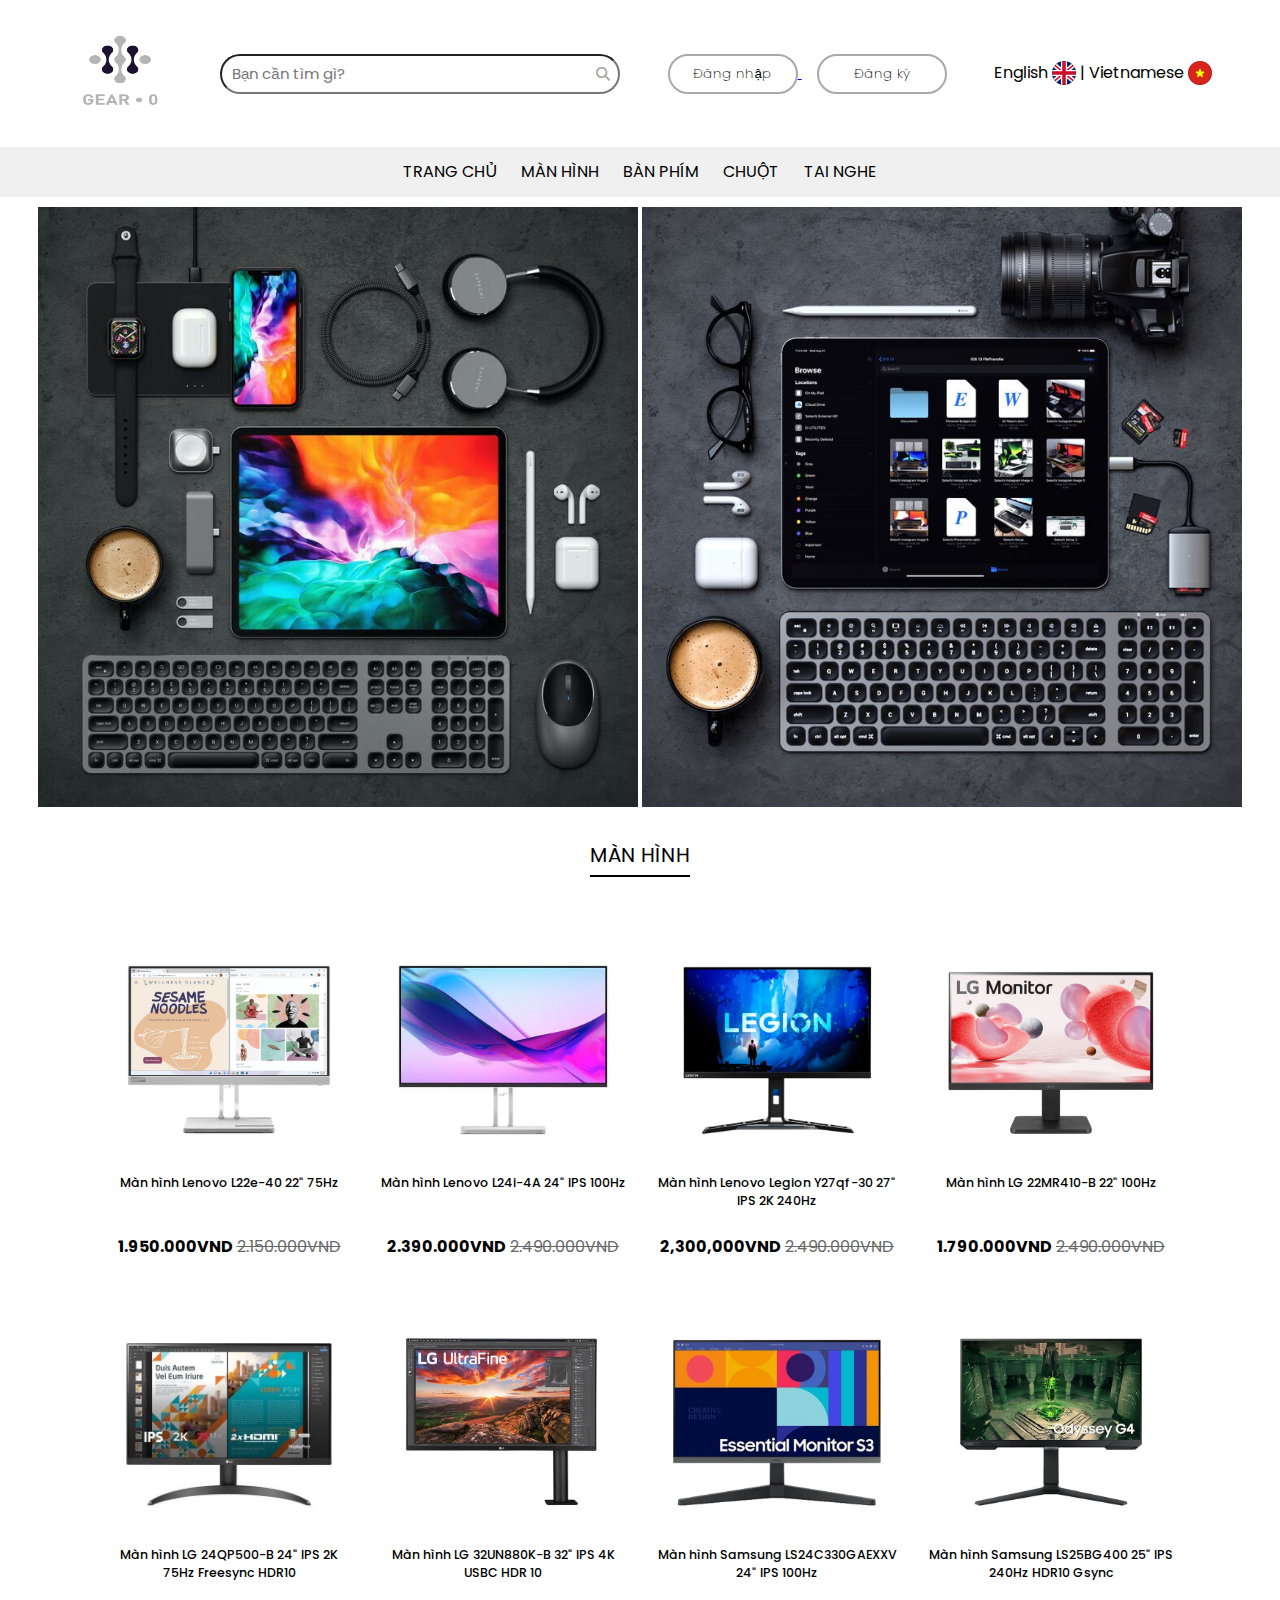
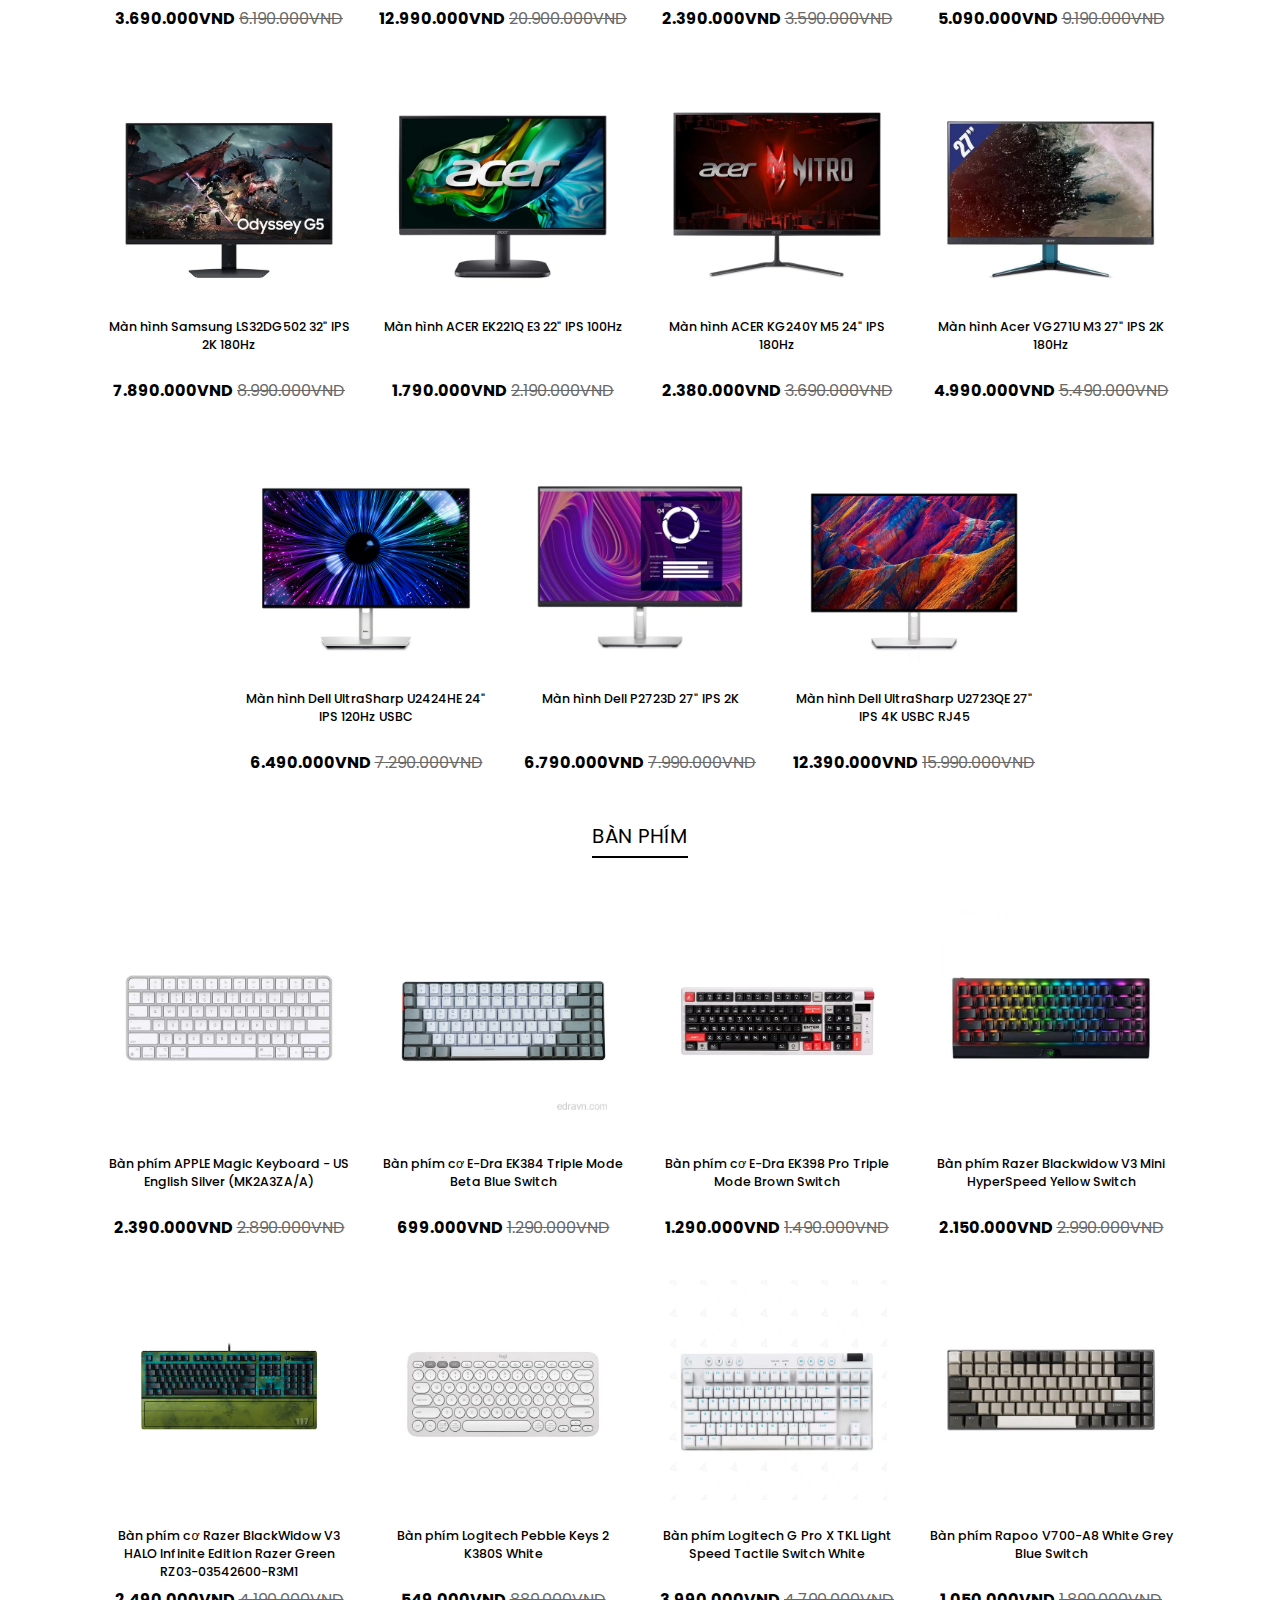
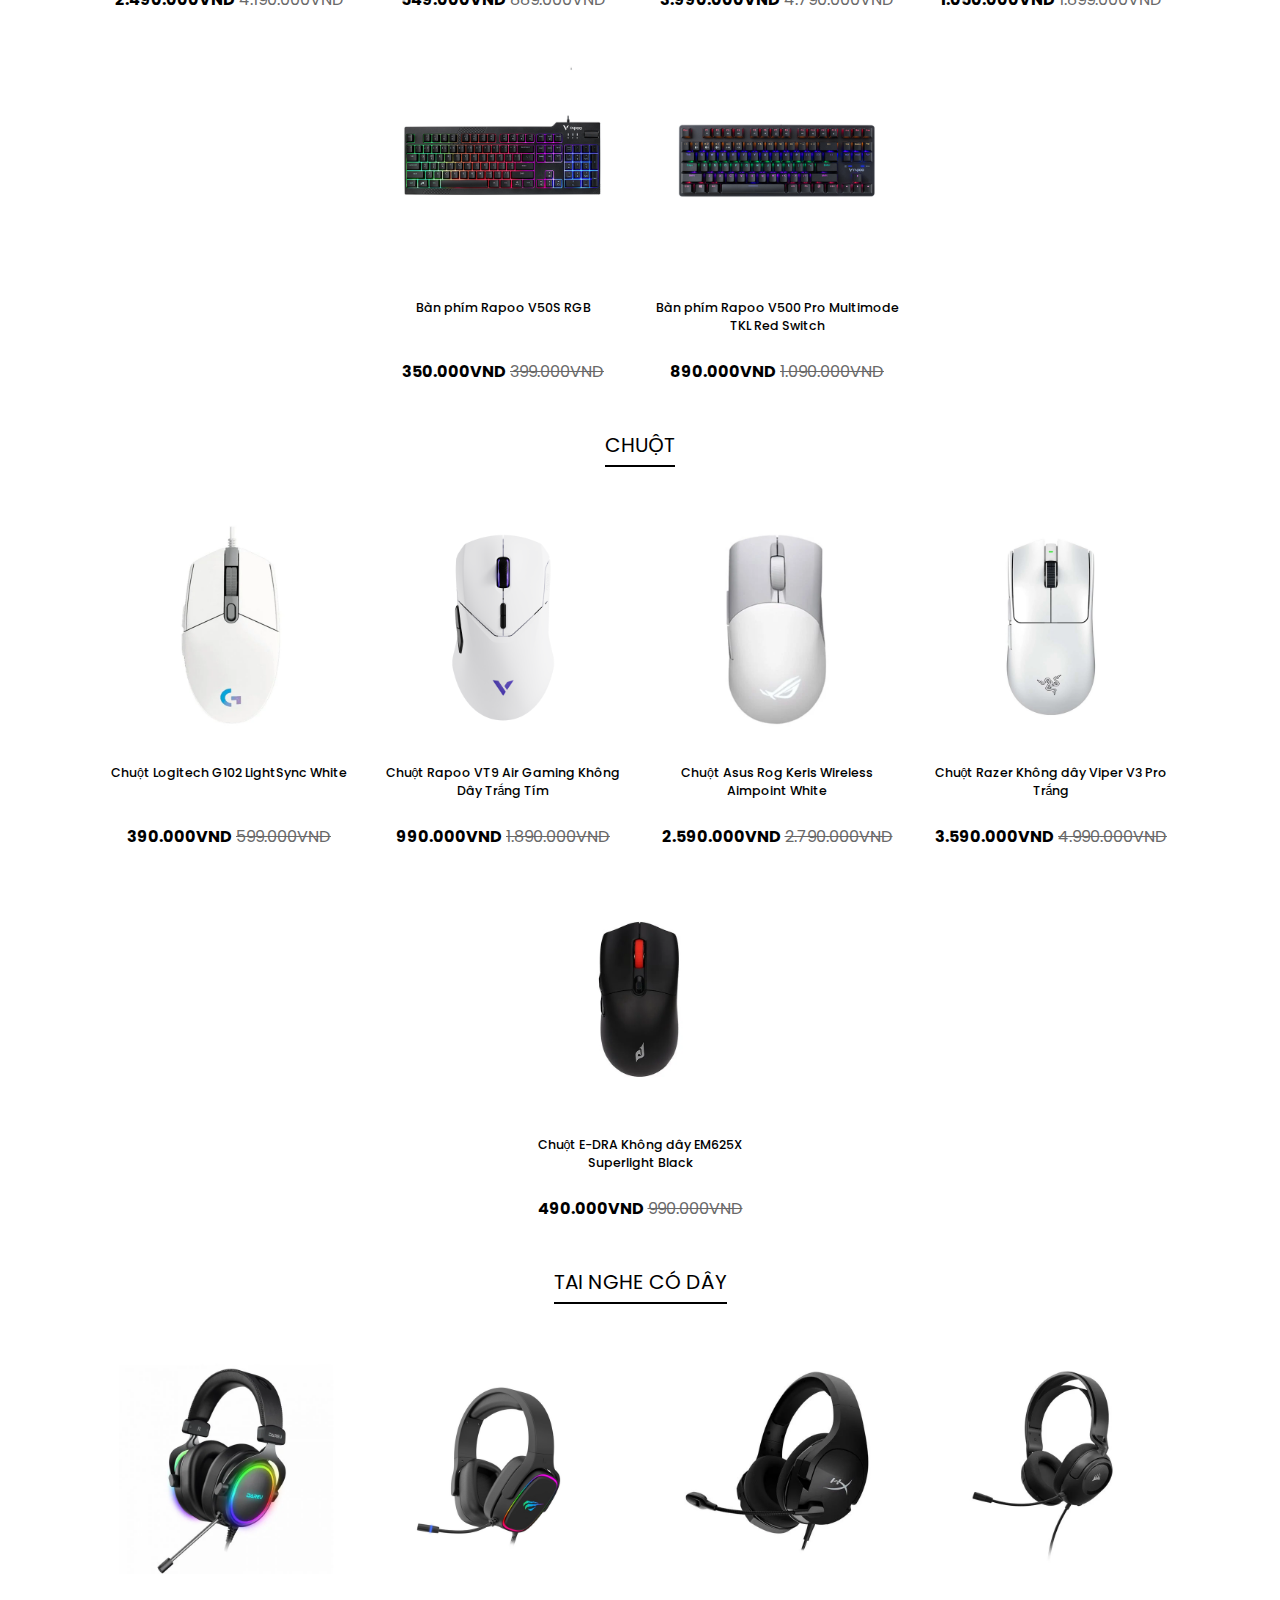
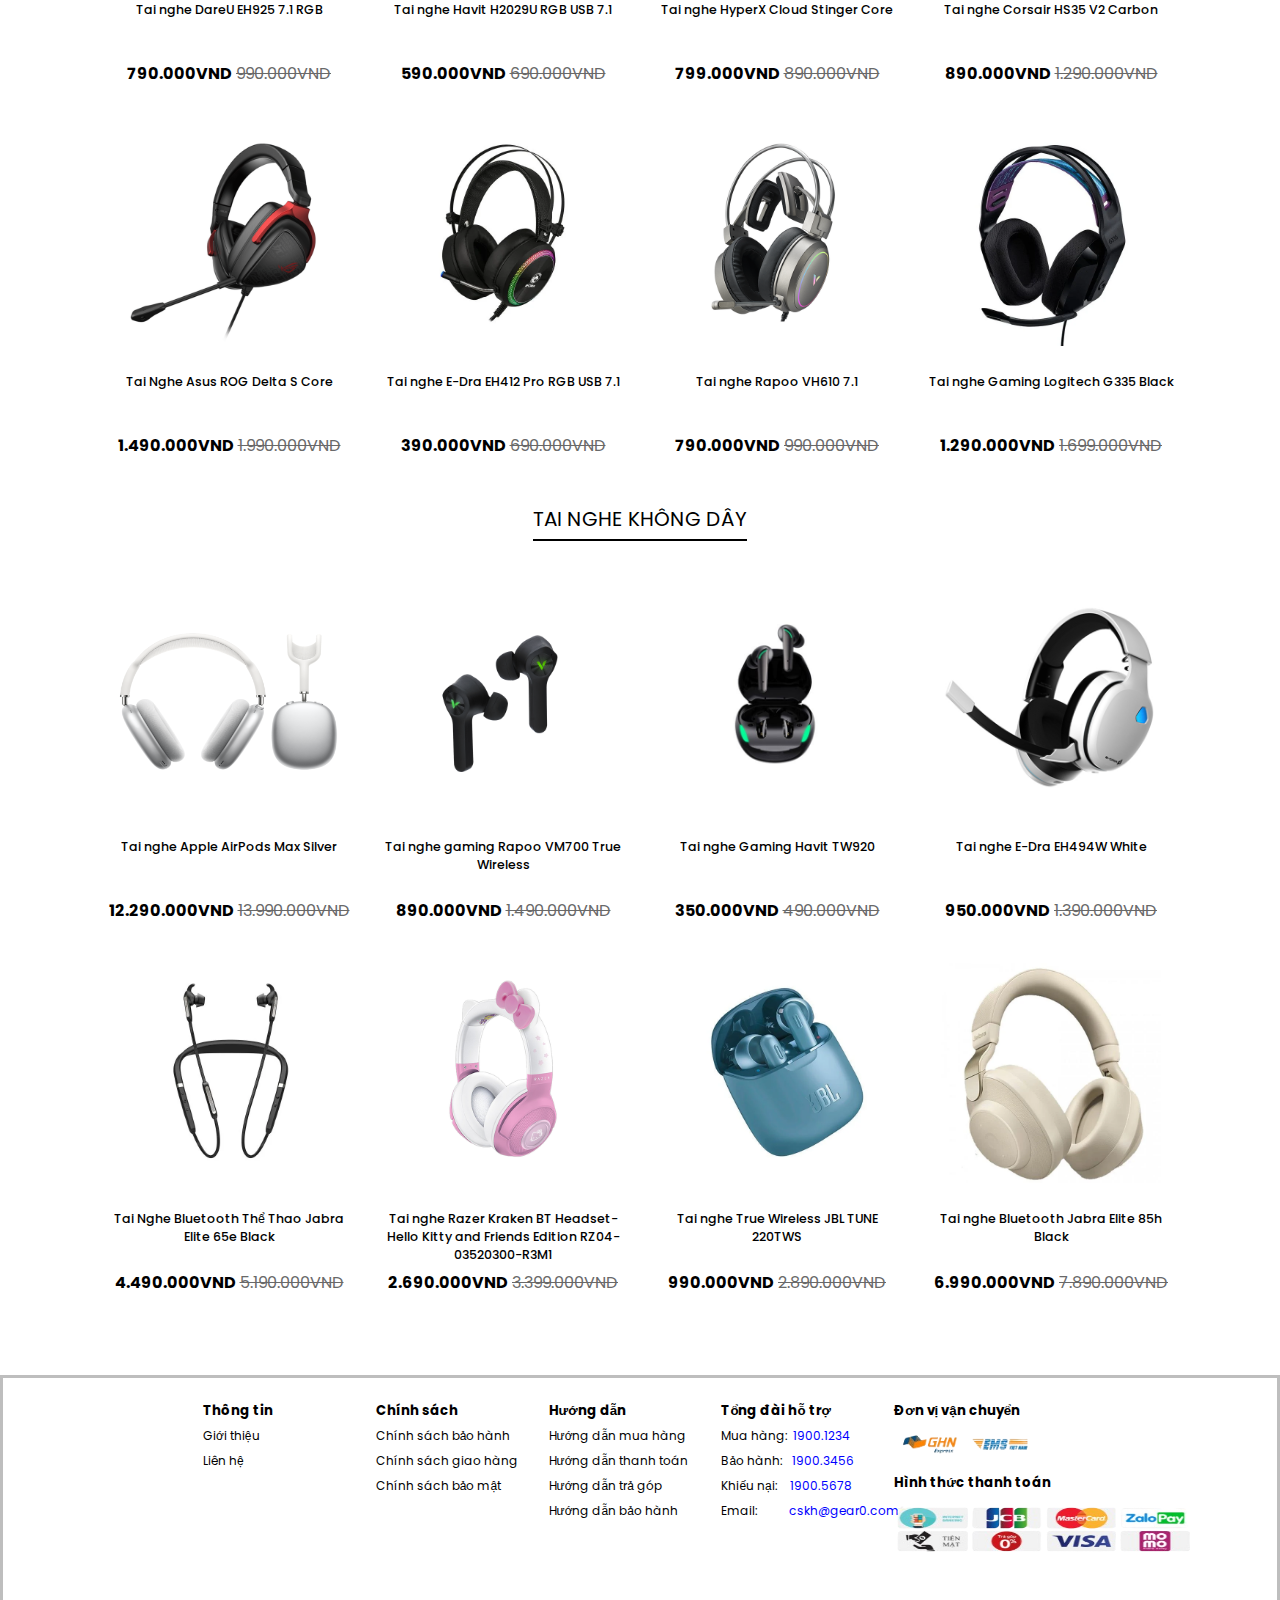
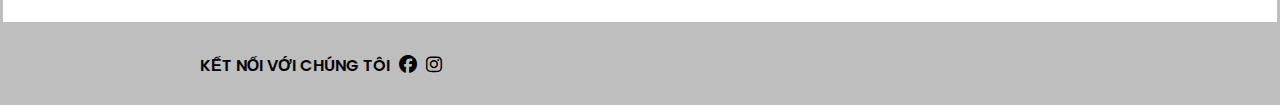
==== index.html @ 0fbec500 "first commit" ====
<!DOCTYPE html>
<html lang="en">
<head>
    <meta charset="UTF-8" />
    <meta name="viewport" content="width=device-width, initial-scale=1.0" />
    <title>Gear0 - Chuyên phụ kiện điện tử</title>
    <link rel="stylesheet" href="./assets/css/footer.css" />
    <link rel="stylesheet" href="./assets/css/header.css">
    <link rel="stylesheet" href="./assets/css/nav.css">
    <link rel="stylesheet" href="./assets/css/article.css">
    <link rel="stylesheet" href="https://cdnjs.cloudflare.com/ajax/libs/font-awesome/6.7.2/css/all.min.css">
    <link rel="icon" href="/assets/img/logo.png">
</head>
<body>
    <div class="container">
    <header>
        <a href="#">
            <img src="assets/img/logo.png" width="130px" height="100px" alt="" />
        </a>
        <div class="input-box">
            <i class="fa-solid fa-magnifying-glass"></i>
            <input
                type="text"
                class="input-field"
                placeholder="Bạn cần tìm gì?"
            /> 
        </div>
        <div class="header-button">
        <a href="/login2.html">
            <button class="btn" id="loginBtn"><span></span>Đăng nhập</button>
        </a>
        <a href="/register.html">
            <button class="btn" id="registerBtn">
            <span></span>Đăng ký
            </button>
        </a>
        </div>
        <div class="top-right">
        <div class="lang">
            <a href="#">English</a> <img src="assets/img/united-kingdom.png" alt="" />
            |
            <a href="#">Vietnamese</a> <img src="assets/img/vietnam.png" alt="" />
        </div>
        </div>
    </header>

    <nav>
        <div class="menu">
        <ul>
            <li><a href="#">TRANG CHỦ</a></li>
            <li>
                <a href="#">MÀN HÌNH</a>
                <div class="sub-menu">
                    <ul>
                    <li><a href="#">Màn hình Lenovo</a></li>
                    <li><a href="#">Màn hình LG</a></li>
                    <li><a href="#">Màn hình Samsung</a></li>
                    <li><a href="#">Màn hình Acer</a></li>
                    <li><a href="#">Màn hình E-Dra</a></li>
                    <li><a href="#">Màn hình Dell</a></li>
                    </ul>
                </div>
            </li>
            <li>
            <a href="#">BÀN PHÍM</a>
            </li>
            <li><a href="#">CHUỘT</a></li>
            <li>
                <a href="#">TAI NGHE</a>
                <div class="sub-menu">
                    <ul>
                    <li><a href="#">Tai nghe có dây</a></li>
                    <li><a href="#">Tai nghe Bluetooth</a></li>
                    </ul>
                </div>
            </li>
        </ul>
        </div>
    </nav>
    
    <article>
        <div class="image-article">
            <a href="#">
                <img src="assets/img/workspace2.jpg" width="600px" alt="" />
            </a>
            <a href="#">
                <img src="assets/img/workspace1.jpg" width="600px" height="600px" alt=""/>
            </a>
        </div>
        <div class="menu-article">
            <ul>
                <li>
                    <a href="#">MÀN HÌNH</a>
                </li>
            </ul>
        </div>
        <div class="colunm">
            <div class="product">
                <a href="#">
                    <img src="assets/img/Màn hình/lenovo_l22e_40.webp" alt="" />
                </a>
                <div class="name">
                <a href="#">Màn hình Lenovo L22e-40 22" 75Hz</a>
                </div>
                <div class="price">
                    <strong>1.950.000VND</strong>
                    <del>2.150.000VND</del>
                </div>
            </div>

            <div class="product">
                <a href="#">
                    <img src="assets/img/Màn hình/lenovo_l24i_4a.webp" alt=""/>
                </a>
                <div class="name">
                <a href="#">Màn hình Lenovo L24i-4A 24" IPS 100Hz</a>
                </div>
                    <div class="price">
                    <strong>2.390.000VND</strong>
                    <del>2.490.000VND</del>
                </div>
            </div>

            <div class="product">
                <a href="#">
                    <img src="assets/img/Màn hình/lenovo_y27qf_30.webp" alt=""/>
                </a>
                <div class="name">
                    <a href="#">Màn hình Lenovo Legion Y27qf-30 27" IPS 2K 240Hz</a>
                </div>
                <div class="price">
                    <strong>2,300,000VND</strong>
                    <del>2.490.000VND</del>
                </div>
            </div>

            <div class="product">
                <a href="#">
                    <img src="assets/img/Màn hình/lg_22mr410_b.webp" alt="" />
                </a>
                <div class="name">
                    <a href="#">Màn hình LG 22MR410-B 22" 100Hz</a>
                </div>
                <div class="price">
                    <strong>1.790.000VND</strong>
                    <del>2.490.000VND</del>
                </div>
            </div>

            <div class="product">
                <a href="#">
                    <img src="assets/img/Màn hình/lg_24qp500_b.webp" alt="" />
                </a>
                <div class="name">
                    <a href="#">Màn hình LG 24QP500-B 24" IPS 2K 75Hz Freesync HDR10</a>
                </div>
                <div class="price">
                    <strong>3.690.000VND</strong>
                    <del>6.190.000VND</del>
                </div>
            </div>

            <div class="product">
                <a href="#">
                    <img src="assets/img/Màn hình/lg_32un880k_b.webp" alt=""/>
                </a>
                <div class="name">
                    <a href="#">Màn hình LG 32UN880K-B 32" IPS 4K USBC HDR 10</a>
                </div>
                <div class="price">
                    <strong>12.990.000VND</strong>
                    <del>20.900.000VND</del>
                </div>
            </div>

            <div class="product">
                <a href="#">
                    <img src="assets/img/Màn hình/samsung_ls25c330gaexxv.webp" alt=""/>
                </a>
                <div class="name">
                    <a href="#">Màn hình Samsung LS24C330GAEXXV 24" IPS 100Hz</a>
                </div>
                <div class="price">
                    <strong>2.390.000VND</strong>
                    <del>3.590.000VND</del>
                </div>
            </div>

            <div class="product">
                <a href="#">
                    <img src="assets/img/Màn hình/samsung_ls35bg400.webp" alt=""/>
                </a>
                <div class="name">
                    <a href="#">Màn hình Samsung LS25BG400 25" IPS 240Hz HDR10 Gsync</a>
                </div>
                <div class="price">
                    <strong>5.090.000VND</strong>
                    <del>9.190.000VND</del>
                </div>
            </div>

            <div class="product">
                <a href="#">
                    <img src="assets/img/Màn hình/samsung_ls32dg502.webp" alt=""/>
                </a>
                <div class="name">
                <a href="#">Màn hình Samsung LS32DG502 32" IPS 2K 180Hz</a>
                </div>
                <div class="price">
                    <strong>7.890.000VND</strong>
                    <del>8.990.000VND</del>
                </div>
            </div>

            <div class="product">
                <a href="#"> 
                    <img src="assets/img/Màn hình/acer_ek221q_e3.webp" alt=""/>
                </a>
                <div class="name">
                    <a href="#">Màn hình ACER EK221Q E3 22" IPS 100Hz</a>
                </div>
                <div class="price">
                    <strong>1.790.000VND</strong>
                    <del>2.190.000VND</del>
                </div>
            </div>

            <div class="product">
                <a href="#">
                    <img src="assets/img/Màn hình/acer_kg240y_m5.webp" alt=""/>
                </a>
                <div class="name">
                    <a href="#">Màn hình ACER KG240Y M5 24" IPS 180Hz</a>
                </div>
                <div class="price">
                    <strong>2.380.000VND</strong>
                    <del>3.690.000VND</del>
                </div>
            </div>

            <div class="product">
                <a href="#"> 
                    <img src="assets/img/Màn hình/acer_vg271u_m3.webp" alt="" />
                </a>
                <div class="name">
                    <a href="#">Màn hình Acer VG271U M3 27" IPS 2K 180Hz</a>
                </div>
                <div class="price">
                    <strong>4.990.000VND</strong>
                    <del>5.490.000VND</del>
                </div>
            </div>

            <div class="product">
                <a href="#">
                    <img src="assets/img/Màn hình/dell_ultrasharp_u2424he.webp"alt=""/>
                </a>
                <div class="name">
                    <a href="#">Màn hình Dell UltraSharp U2424HE 24" IPS 120Hz USBC</a>
                </div>
                <div class="price">
                    <strong>6.490.000VND</strong>
                    <del>7.290.000VND</del>
                </div>
            </div>

            <div class="product">
                <a href="#">
                    <img src="assets/img/Màn hình/dell_p2723d.webp" alt=""/> </a>
                <div class="name">
                    <a href="#">Màn hình Dell P2723D 27" IPS 2K</a>
                </div>
                <div class="price">
                    <strong>6.790.000VND</strong>
                    <del>7.990.000VND</del>
                </div>
            </div>

            <div class="product">
                <a href="#">
                <img src="assets/img/Màn hình/dell_ultrasharp_u2723qe.jpg" alt=""/>
                </a>
                <div class="name">
                    <a href="#">Màn hình Dell UltraSharp U2723QE 27" IPS 4K USBC RJ45</a>
                </div>
                <div class="price">
                    <strong>12.390.000VND</strong>
                    <del>15.990.000VND</del>
                </div>
            </div>
        </div>

        <div class="menu-article">
            <ul>
                <li>
                    <a href="basketball.html">BÀN PHÍM</a>
                </li>
            </ul>
        </div>
        <div class="colunm">
            <div class="product">
                <a href="#">
                    <img src="assets/img/Bàn phím/apple_magic.webp" alt="" />
                </a>
                <div class="name">
                    <a href="#">Bàn phím APPLE Magic Keyboard - US English Silver (MK2A3ZA/A)</a>
                </div>
                <div class="price">
                    <strong>2.390.000VND</strong>
                    <del>2.890.000VND</del>
                </div>
            </div>

            <div class="product">
                <a href="#">
                    <img src="assets/img/Bàn phím/e_dra_ek384.webp" alt="" />
                </a>
                <div class="name">
                    <a href="#">Bàn phím cơ E-Dra EK384 Triple Mode Beta Blue Switch</a>
                </div>
                <div class="price">
                    <strong>699.000VND</strong>
                    <del>1.290.000VND</del>
                </div>
            </div>

            <div class="product">
                <a href="#">
                    <img src="assets/img/Bàn phím/e_dra_ek398.webp" alt="" />
                </a>
                <div class="name">
                <a href="#">Bàn phím cơ E-Dra EK398 Pro Triple Mode Brown Switch</a>
                </div>
                <div class="price">
                    <strong>1.290.000VND</strong>
                    <del>1.490.000VND</del>
                </div>
            </div>

            <div class="product">
                <a href="#">
                    <img src="assets/img/Bàn phím/razer_blackwidow_v3_mini.webp" alt="" />
                </a>
                <div class="name">
                <a href="#">Bàn phím Razer Blackwidow V3 Mini HyperSpeed Yellow Switch</a>
                </div>
                <div class="price">
                    <strong>2.150.000VND</strong>
                    <del>2.990.000VND</del>
                </div>
            </div>

            <div class="product">
                <a href="#">
                    <img src="assets/img/Bàn phím/razer_blackwidow_v3_halo.webp" alt="" /> 
                </a>
                <div class="name">
                    <a href="#">Bàn phím cơ Razer BlackWidow V3 HALO Infinite Edition Razer Green RZ03-03542600-R3M1</a>
                </div>
                <div class="price">
                    <strong>2.490.000VND</strong>
                    <del>4.190.000VND</del>
                </div>
            </div>

            <div class="product">
                <a href="#">
                    <img src="assets/img/Bàn phím/logitech_pebble_keys_2.webp" alt="" />
                </a>
                <div class="name">
                    <a href="#">Bàn phím Logitech Pebble Keys 2 K380S White</a>
                </div>
                <div class="price">
                    <strong>549.000VND</strong>
                    <del>889.000VND</del>
                </div>
            </div>

            <div class="product">
                <a href="#">
                    <img src="assets/img/Bàn phím/logitech_g_pro_x.webp" alt="" />
                </a>
                <div class="name">
                <a href="#">Bàn phím Logitech G Pro X TKL Light Speed Tactile Switch White</a>
                </div>
                <div class="price">
                    <strong>3.990.000VND</strong>
                    <del>4.790.000VND</del>
                </div>
            </div>

            <div class="product">
                <a href="#">
                    <img src="assets/img/Bàn phím/rapoo_v700_a8.webp" alt="" />
                </a>
                <div class="name">
                    <a href="#">Bàn phím Rapoo V700-A8 White Grey Blue Switch</a>
                </div>
                <div class="price">
                    <strong>1.050.000VND</strong>
                    <del>1.899.000VND</del>
                </div>
            </div>

            <div class="product">
                <a href="#">
                    <img src="assets/img/Bàn phím/rapoo_v50s.webp" alt="" />
                </a>
                <div class="name">
                    <a href="#">Bàn phím Rapoo V50S RGB</a>
                </div>
                <div class="price">
                    <strong>350.000VND</strong>
                    <del>399.000VND</del>
                </div>
            </div>

            <div class="product">
                <a href="#"> 
                    <img src="assets/img/Bàn phím/rapoo_v500_pro.webp" alt="" />
                </a>
                <div class="name">
                    <a href="#">Bàn phím Rapoo V500 Pro Multimode TKL Red Switch</a>
                </div>
                <div class="price">
                    <strong>890.000VND</strong>
                    <del>1.090.000VND</del>
                </div>
                </div>
        </div>

        <div class="menu-article">
            <ul>
                <li>
                    <a href="#">CHUỘT</a>
                </li>
            </ul>
        </div>
        <div class="colunm">
            <div class="product">
                <a href="#">
                    <img src="assets/img/Chuột/logitech_g102.webp" alt=""/>
                </a>
                <div class="name">
                    <a href="#">Chuột Logitech G102 LightSync White</a>
                </div>
                <div class="price">
                    <strong>390.000VND</strong>
                    <del>599.000VND</del>
                </div>
            </div>

            <div class="product">
                <a href="#">
                    <img src="assets/img/Chuột/rapoo_vt9.webp" alt=""/>
                </a>
                <div class="name">
                    <a href="#">Chuột Rapoo VT9 Air Gaming Không Dây Trắng Tím</a>
                </div>
                <div class="price">
                    <strong>990.000VND</strong>
                    <del>1.890.000VND</del>
                </div>
            </div>

            <div class="product">
                <a href="#">
                    <img src="assets/img/Chuột/asus_rog_keris.webp" alt=""/></a>
                <div class="name">
                    <a href="#">Chuột Asus Rog Keris Wireless Aimpoint White</a>
                </div>
                <div class="price">
                    <strong>2.590.000VND</strong>
                    <del>2.790.000VND</del>
                </div>
            </div>

            <div class="product">
                <a href="#">
                    <img src="assets/img/Chuột/razer_viper_v3.webp" alt=""/></a>
                <div class="name">
                    <a href="#">Chuột Razer Không dây Viper V3 Pro Trắng</a>
                </div>
                <div class="price">
                    <strong>3.590.000VND</strong>
                    <del>4.990.000VND</del>
                </div>
            </div>

            <div class="product">
                <a href="#">
                    <img src="assets/img/Chuột/e_dra_em625x.webp" alt=""/>
                </a>
                <div class="name">
                    <a href="#">Chuột E-DRA Không dây EM625X Superlight Black</a>
                </div>
                <div class="price">
                    <strong>490.000VND</strong>
                    <del>990.000VND</del>
                </div>
            </div>
        </div>

        <div class="menu-article">
            <ul>
                <li>
                    <a href="#">TAI NGHE CÓ DÂY</a>
                </li>
            </ul>
        </div>
        <div class="colunm">
            <div class="product">
                <a href="#">
                    <img src="assets/img/Tai nghe có dây/dareu_eh825.webp" alt=""/></a>
                <div class="name">
                    <a href="#">Tai nghe DareU EH925 7.1 RGB</a>
                </div>
                <div class="price">
                    <strong>790.000VND</strong>
                    <del>990.000VND</del>
                </div>
            </div>

            <div class="product">
                <a href="#">
                    <img src="assets/img/Tai nghe có dây/havit_h2029u.webp" alt=""/>
                </a>
                <div class="name">
                    <a href="#">Tai nghe Havit H2029U RGB USB 7.1</a>
                </div>
                <div class="price">
                    <strong>590.000VND</strong>
                    <del>690.000VND</del>
                </div>
            </div>

            <div class="product">
                <a href="#">
                    <img src="assets/img/Tai nghe có dây/hyperx_cloud_stringer_core.webp" alt=""/>
                </a>
                <div class="name">
                    <a href="#">Tai nghe HyperX Cloud Stinger Core</a>
                </div>
                <div class="price">
                    <strong>799.000VND</strong>
                    <del>890.000VND</del>
                </div>
            </div>

            <div class="product">
                <a href="#">
                    <img src="assets/img/Tai nghe có dây/corsair_hs35_v2.webp" alt=""/>
                </a>
                <div class="name">
                    <a href="#">Tai nghe Corsair HS35 V2 Carbon</a>
                </div>
                <div class="price">
                    <strong>890.000VND</strong>
                    <del>1.290.000VND</del>
                </div>
            </div>

            <div class="product">
                <a href="#">
                    <img src="assets/img/Tai nghe có dây/asus_rog_delta_s_core.webp" alt=""/>
                </a>
                <div class="name">
                    <a href="#">Tai Nghe Asus ROG Delta S Core</a>
                </div>
                <div class="price">
                    <strong>1.490.000VND</strong>
                    <del>1.990.000VND</del>
                </div>
            </div>

            <div class="product">
                <a href="#">
                    <img src="assets/img/Tai nghe có dây/edra_eh412.webp" alt=""/>
                </a>
                <div class="name">
                    <a href="#">Tai nghe E-Dra EH412 Pro RGB USB 7.1</a>
                </div>
                <div class="price">
                    <strong>390.000VND</strong>
                    <del>690.000VND</del>
                </div>
            </div>

            <div class="product">
                <a href="#">
                    <img src="assets/img/Tai nghe có dây/rapoo_vh610.webp" alt=""/>
                </a>
                <div class="name">
                    <a href="#">Tai nghe Rapoo VH610 7.1</a>
                </div>
                <div class="price">
                    <strong>790.000VND</strong>
                    <del>990.000VND</del>
                </div>
            </div>

            <div class="product">
                <a href="#">
                    <img src="assets/img/Tai nghe có dây/logitech_g335.webp" alt=""/>
                </a>
                <div class="name">
                    <a href="#">Tai nghe Gaming Logitech G335 Black</a>
                </div>
                <div class="price">
                    <strong>1.290.000VND</strong>
                    <del>1.699.000VND</del>
                </div>
            </div>
        </div>

        <div class="menu-article">
        <ul>
            <li>
                <a href="#">TAI NGHE KHÔNG DÂY</a>
            </li>
        </ul>
        </div>
        <div class="colunm">
        <div class="product">
            <a href="#">
                <img src="assets/img/Tai nghe không dây/apple_airpods_max.webp" alt=""/>
            </a>
            <div class="name">
                <a href="#">Tai nghe Apple AirPods Max Silver</a>
            </div>
            <div class="price">
                <strong>12.290.000VND</strong>
                <del>13.990.000VND</del>
            </div>
        </div>

        <div class="product">
            <a href="#">
                <img src="assets/img/Tai nghe không dây/rapoo_vm700.webp" alt=""/></a>
            <div class="name">
                <a href="#">Tai nghe gaming Rapoo VM700 True Wireless</a>
            </div>
            <div class="price">
                <strong>890.000VND</strong>
                <del>1.490.000VND</del>
            </div>
        </div>

        <div class="product">
            <a href="#">
                <img src="assets/img/Tai nghe không dây/havit_tw920.webp" alt=""/>
            </a>
            <div class="name">
                <a href="#">Tai nghe Gaming Havit TW920</a>
            </div>
            <div class="price">
                <strong>350.000VND</strong>
                <del>490.000VND</del>
            </div>
        </div>

        <div class="product">
            <a href="#">
                <img src="assets/img/Tai nghe không dây/edra_eh494w.webp" alt=""/>
            </a>
            <div class="name">
                <a href="#">Tai nghe E-Dra EH494W White</a>
            </div>
            <div class="price">
                <strong>950.000VND</strong>
                <del>1.390.000VND</del>
            </div>
        </div>

        <div class="product">
            <a href="#">
                <img src="assets/img/Tai nghe không dây/jabra_elite_65e.webp" alt=""/>
            </a>
            <div class="name">
                <a href="#">Tai Nghe Bluetooth Thể Thao Jabra Elite 65e Black</a>
            </div>
            <div class="price">
                <strong>4.490.000VND</strong>
                <del>5.190.000VND</del>
            </div>
        </div>

        <div class="product">
            <a href="#">
                <img src="assets/img/Tai nghe không dây/razer_kraken_bt_hello_kitty.webp" alt=""/>
            </a>
            <div class="name">
                <a href="#">Tai nghe Razer Kraken BT Headset-Hello Kitty and Friends Edition RZ04-03520300-R3M1</a>
            </div>
            <div class="price">
                <strong>2.690.000VND</strong>
                <del>3.399.000VND</del>
            </div>
        </div>

        <div class="product">
            <a href="#">
                <img src="assets/img/Tai nghe không dây/jbl_tune_220tws.webp" alt=""/>
            </a>
            <div class="name">
                <a href="#">Tai nghe True Wireless JBL TUNE 220TWS</a>
            </div>
            <div class="price">
                <strong>990.000VND</strong>
                <del>2.890.000VND</del>
            </div>
        </div>

        <div class="product">
            <a href="#">
                <img src="assets/img/Tai nghe không dây/jabra_elite_85h.webp" alt=""/>
            </a>
            <div class="name">
                <a href="#">Tai nghe Bluetooth Jabra Elite 85h Black</a>
            </div>
            <div class="price">
                <strong>6.990.000VND</strong>
                <del>7.890.000VND</del>
            </div>
        </div>
        </div>
    </article>

    <footer>
        <div class="footer-top">
            <div class="footer-box">
            <div class="footer-top-column">
                <h5 class="footer-heading">Thông tin</h5>
                <ul>
                    <li class="footer-top-list" style="list-style: none;">
                    <a href="#">Giới thiệu</a>
                    <a href="#">Liên hệ</a>
                    </li>
                </ul>
            </div>

            <div class="footer-top-column">
                <h5 class="footer-heading">Chính sách</h5>
                <ul>
                <li class="footer-top-list" style="list-style: none;">
                    <a href="#">Chính sách bảo hành</a>
                    <a href="#">Chính sách giao hàng</a>
                    <a href="#">Chính sách bảo mật</a>
                </li>
                </ul>
            </div>

            <div class="footer-top-column">
                <h5 class="footer-heading">Hướng dẫn</h5>
                <ul>
                <li class="footer-top-list" style="list-style: none;">
                    <a href="#">Hướng dẫn mua hàng</a>
                    <a href="#">Hướng dẫn thanh toán</a>
                    <a href="#">Hướng dẫn trả góp</a>
                    <a href="#">Hướng dẫn bảo hành</a>
                </li>
                </ul>
            </div>

            <div class="footer-top-column">
                <h5 class="footer-heading">Tổng đài hỗ trợ</h5>
                <ul>
                    <li class="footer-top-list" style="list-style: none;">
                        <div class="contact">
                            <p href="#">Mua hàng:
                                <a href="" style="padding-left: 5px;" class="list-info">1900.1234</a>
                            </p>
                        </div>
                        <div class="contact">
                            <p href="#">Bảo hành:
                                <a href="" style="padding-left: 9px;" class="list-info">1900.3456</a>
                            </p>
                        </div>
                        <div class="contact">
                            <p href="#">Khiếu nại:
                                <a href="" style="padding-left: 12px;" class="list-info">1900.5678</a>
                            </p>
                        </div>
                        <div class="contact">
                            <p href="#">Email:
                                <a href="" style="padding-left: 31px;" class="list-info">cskh@gear0.com</a>
                            </p>
                        </div>
                    </li>
                </ul>
            </div>

            <div class="footer-top-column">
                <h5 class="footer-heading">Đơn vị vận chuyển</h5>
                <img src="./assets/img/dvvc.png" width="145px" height="40px" alt="">
                <h5 style="padding-bottom: 10px;">Hình thức thanh toán</h5>
                <img src="./assets/img/httt.png" width="300px" height="50px" alt="">
            </div>
            </div>
        </div>
        <div class="footer-bottom">
            KẾT NỐI VỚI CHÚNG TÔI
            <a href="https://www.facebook.com/" class="icon">
                <i class="fa-brands fa-facebook"></i>
            </a>
            <a href="https://www.instagram.com/" class="icon">
                <i class="fa-brands fa-instagram"></i>
            </a>
        </div>
    </footer>
    </div>
</body>
</html>
---- assets/css/footer.css ----
.container footer {
  line-height: 25px;
  color: #000;
  list-style: none;
}

.footer-box {
  padding: 0 210px 0 200px;
  display: flex;
}

.footer-top {
  height: 250px;
  border: 3px solid #bebebe;
  
}

.footer-top-column {
  padding: 20px 0px 0 0px;
  width: 20%;
  text-align: left;
  
}

.footer-top-list>a,
.footer-top-list p {
  color: #000;
  font-size: 12px;
  display: grid;
  text-decoration: none;
  display: flex;
}

.list-info {
  color: blue;
  text-decoration: none;
}

.footer-bottom {
  height: 80px;
  background-color: #bebebe;
  text-align: left;
  line-height: 80px;
  padding-left: 200px;
  font-weight: 550;
}

.icon {
  font-size: 18px;
  padding: 0 0 0 5px;
  text-decoration: none;
  color: #000;
}
---- assets/css/header.css ----
@import url("https://fonts.googleapis.com/css2?family=Poppins:ital,wght@0,400;0,500;0,600;1,400;1,500&display=swap");
* {
    margin: 0;
    padding: 0;
    box-sizing: border-box;
    font-family: "Poppins", sans-serif;
}
  
body {
    display: flex;
    flex-direction: column;
    min-height: 100vh;
    text-align: center;
}
  
.container {
    flex: 1;
    position: relative;
}
  
.container header {
    display: flex;
    justify-content: flex-start;
    align-items: center;
    padding: 20px;
    position: relative;
}
  
.container header>a {
   padding: 0 35px 0 35px;
}
  
header .input-box {
    display: flex;
    align-items: center;
    position: relative;
}
  
header .input-field {
    font-size: 15px;
    height: 40px;
    width: 400px;
    padding: 0 10px 0 10px;
    border-radius: 30px;
    outline: none;
}
  
.input-box i {
    position: absolute;
    right: 10px;
    font-size: 14px;
    color: #a9a9a9;
}

.input-box i:hover {
    color: #000;
}
  
  .top-right {
    margin: auto;
}
  
.lang a {
    text-decoration: none;
    color: black;
}
  
.lang a:hover {
    text-decoration: underline;
    color: #00cccc; 
}
  
.lang img {
    vertical-align: middle;
    margin-bottom: 2px;
}
  
header .header-button .btn {
    width: 130px;
    height: 40px;
    text-align: center;
    font-weight: 200;
    border-radius: 30px;
    background: transparent;
    position: relative;
    overflow: hidden;
    cursor: pointer;
    border: 2px solid #a9a9a9;
}
  
.header-button .btn:hover {
    background-color: #00cccc;
    color: #f0f0f0;
    border: 2px solid #00cccc;
    transition: 0.5s;
}
  
.header-button {
    margin-left: auto;
}
  
#registerBtn {
    margin-left: 15px;
}
---- assets/css/nav.css ----
.menu ul {
    list-style-type: none;
    margin: 0;
    padding: 0;
    background-color: #f0f0f0;
    text-align: center;
}
  
.menu ul li a {
    color: black;
    text-decoration: none;
    line-height: 50px;
    text-transform: uppercase;
}
  
.menu ul li::after {
    content: "";
    height: 3px;
    width: 0;
    background: #00cccc;
    position: absolute;
    left: 0;
    bottom: 10px;
    transition: 1s;
    z-index: 1;
}
  
.menu ul li:hover::after {
    width: 100%;
}
  
.menu ul ul li::after {
    content: "";
    height: 3px;
    width: 0;
    position: absolute;
    background: none;
    left: 0;
    bottom: 10px;
    transition: 0.5s;
    z-index: 1;
}
  
.menu ul ul li:hover::after {
    width: 70%;
}
  
.menu ul li a:hover {
    color: #00cccc;
}
  
.menu ul li {
    display: inline-block;
    position: relative;
    margin: 0 10px;
}
  
.menu ul ul {
    padding: 0px;
    margin: 0px;
    list-style: none;
    border-radius: 3px;
    width: 200px;
    position: absolute;
    display: none;
    z-index: 2;
}
  
.menu ul ul a {
    line-height: 35px;
    color: black;
    text-transform: none;
}
  
.menu ul li:hover ul {
    display: block;
}
  
.sub-menu ul li {
    background-color: #f0f0f0;
    text-align: left;
    width: 100%;
    list-style-type: none;
}
---- assets/css/article.css ----
.container article {
    min-height: 550px;
    width: 100%;
    flex: 1;
    margin-bottom: 60px;
    margin-top: 10px;
    position: relative;
    z-index: 1;
}
  
.image-article a img {
    display: block;
    height: auto;
    transition: transform 0.5s ease;
}
  
.image-article a {
    display: inline-block;
    overflow: hidden;
}
  
.image-article a:hover img {
    transform: scale(1.02);
}
  
.menu-article {
    text-align: center;
    margin-top: 30px;
    margin-bottom: 30px;
}
  
.menu-article ul li a {
    text-decoration: none;
    color: black;
    font-size: 20px;
    line-height: 20px;
    padding-bottom: 10px;
    border-bottom: 2px solid black;
    display: inline-block;
}
  
.column {
    width: 100%;
    height: 230px;
    margin-bottom: 15px;
    display: flex;
    justify-content: center;
}
  
.product {
    padding: 15px;
    margin: 5px -15px;
    width: 100%;
    max-width: 300px;
    height: auto;
    text-align: center;
    position: relative;
    display: inline-block;
}
  
.product img {
    width: 220px;
    height: 220px;
    margin-bottom: 10px;
    transition: transform 0.3s ease;
}
  
.product img:hover {
    transform: scale(1.05);
    border: 3px dashed #bebebe;
    border-radius: 10%;
}
  
.name {
    margin: 10px 10px;
}
  
.product .name a {
    height: 50px;
    font-size: 12.5px;
    text-decoration: none;
    color: black;
    font-weight: 500;
    display: block;
    margin-bottom: 10px;
}
  
.product .name a:hover {
    text-decoration: none;
    color: #cc0000;
}
  
.product .price del {
    color: #696969;
}
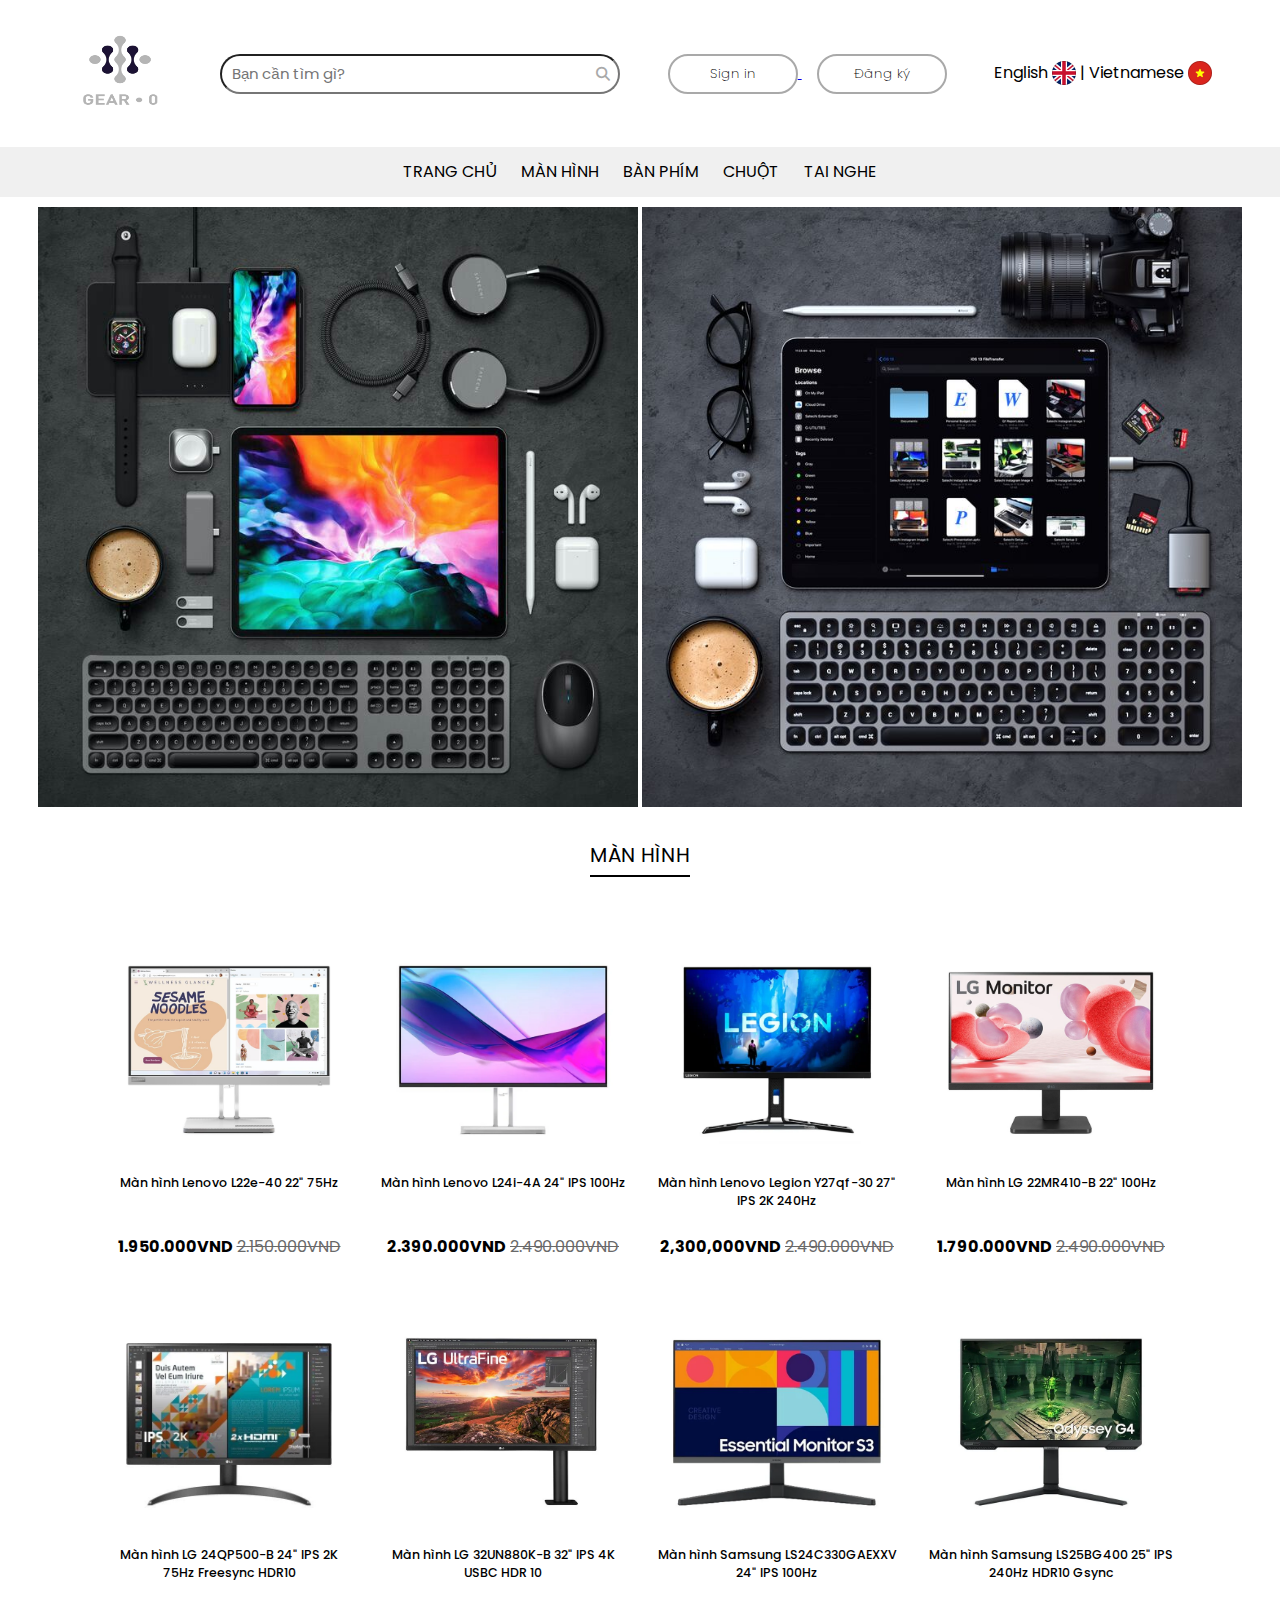
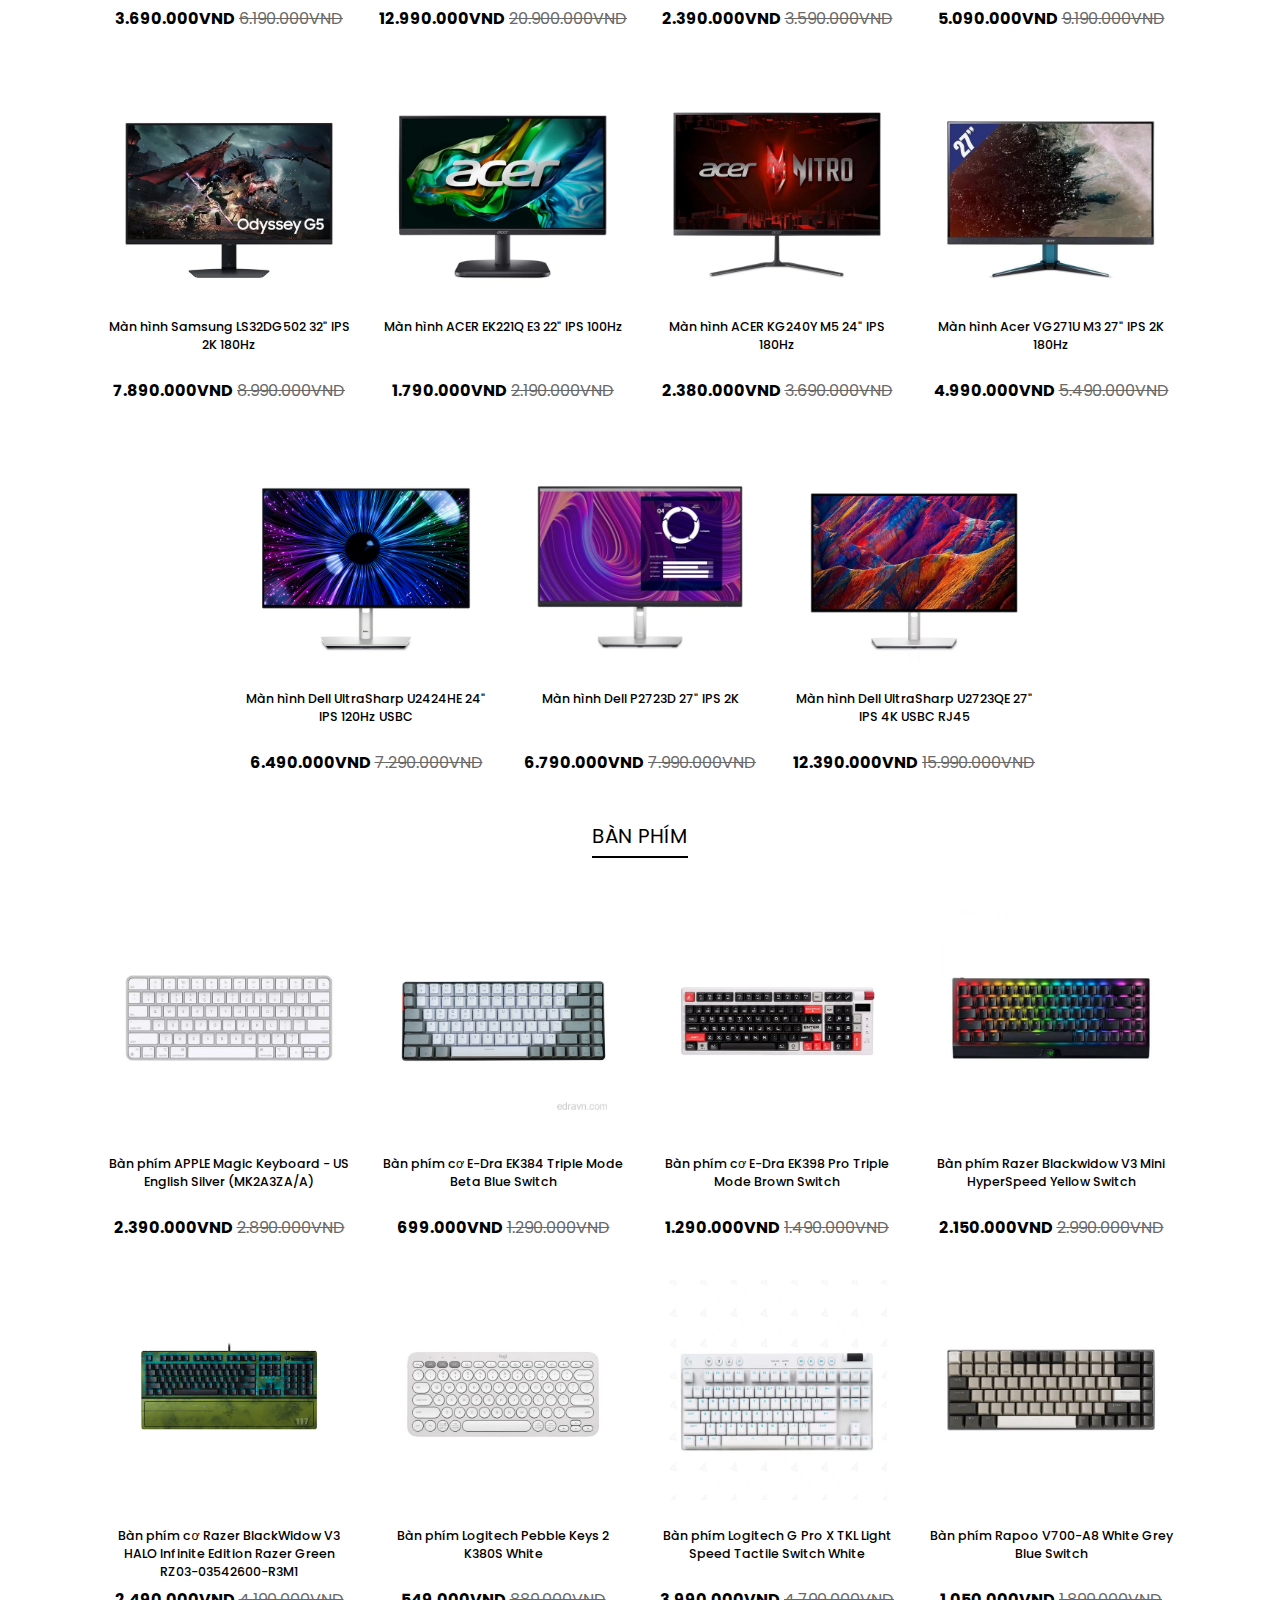
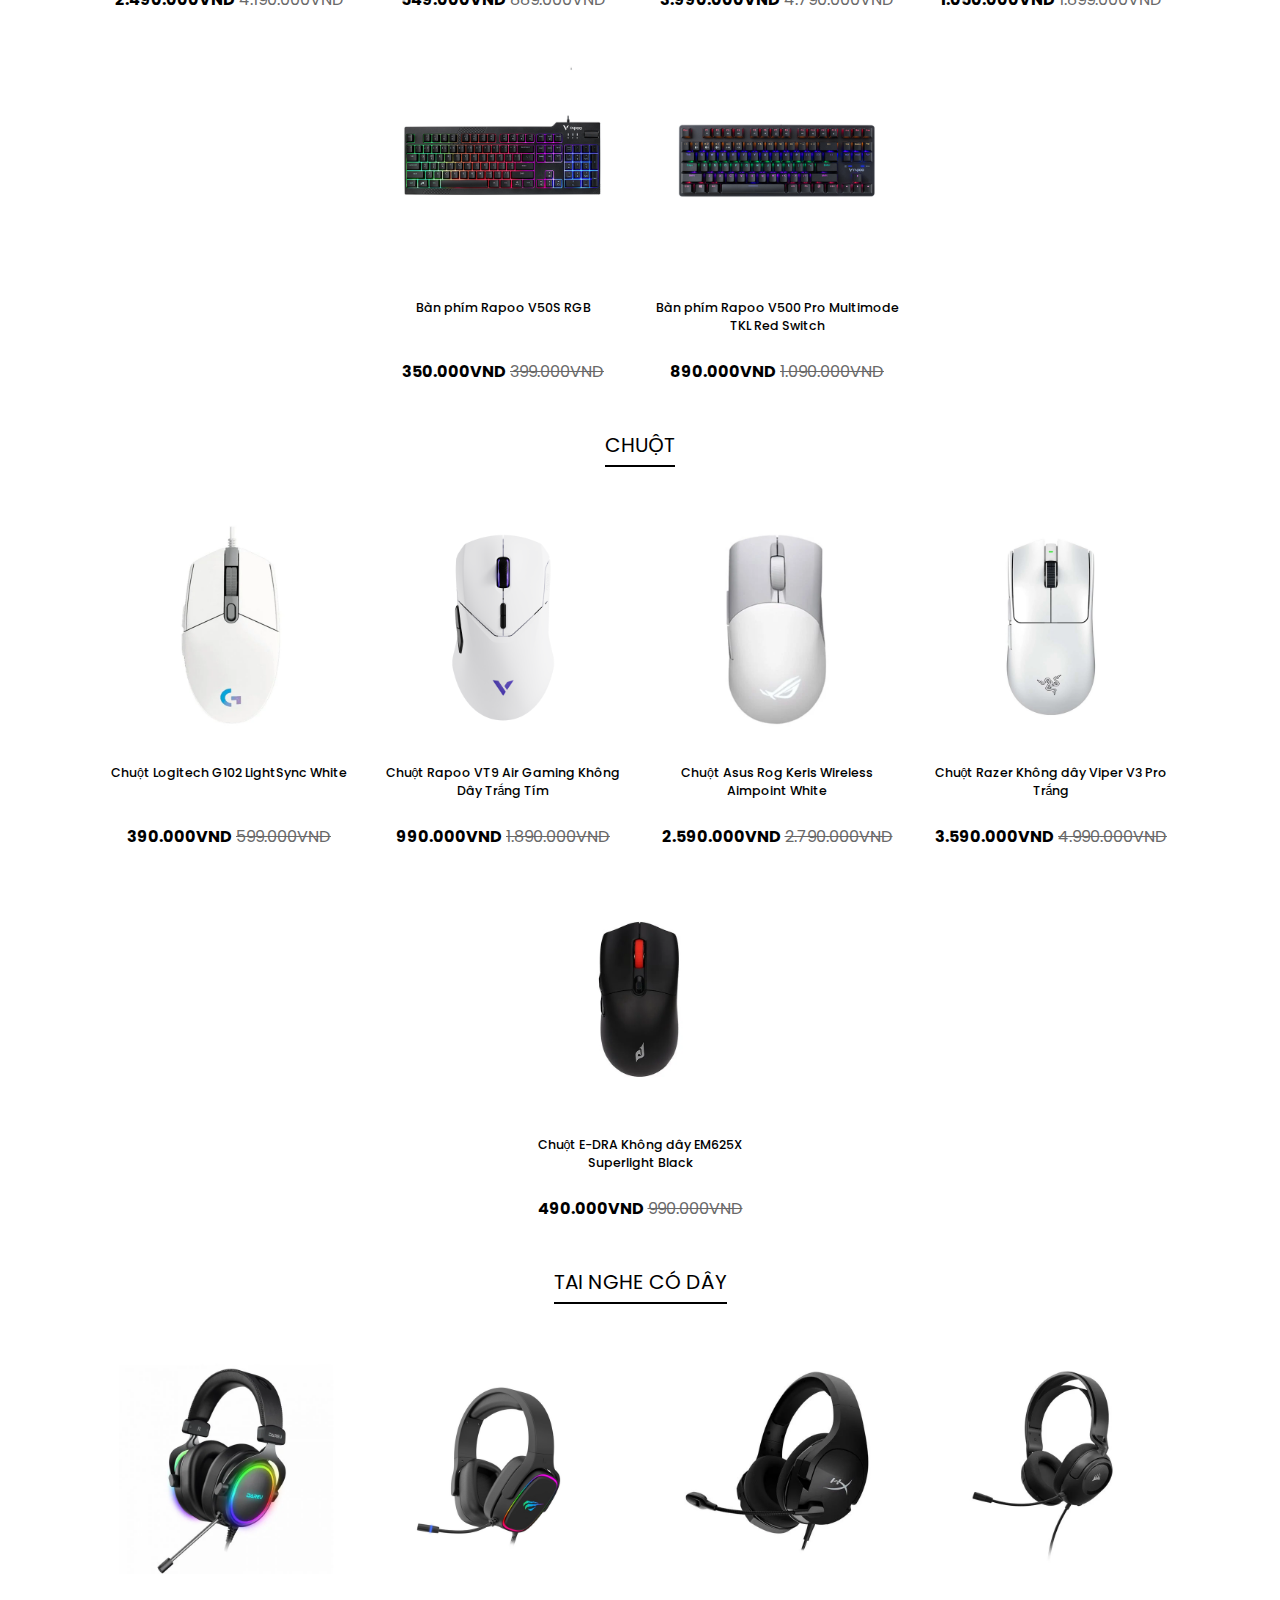
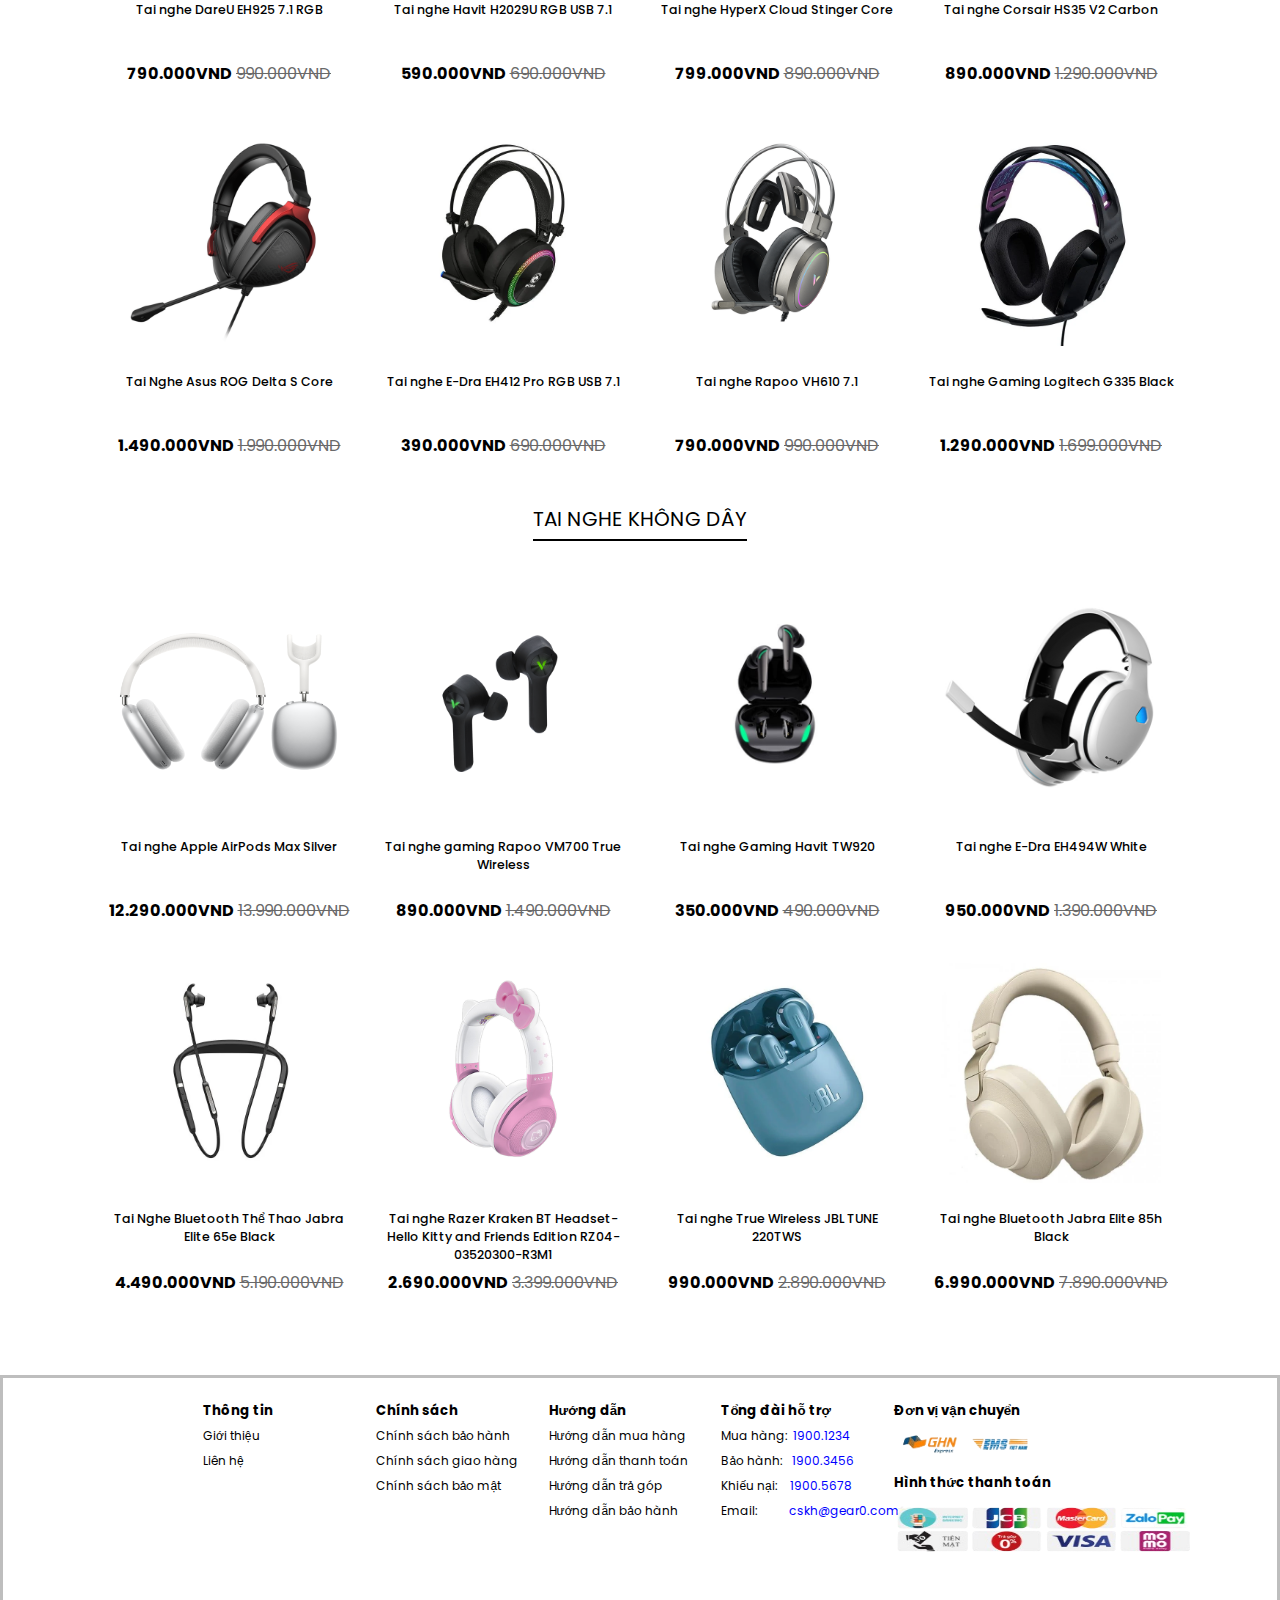
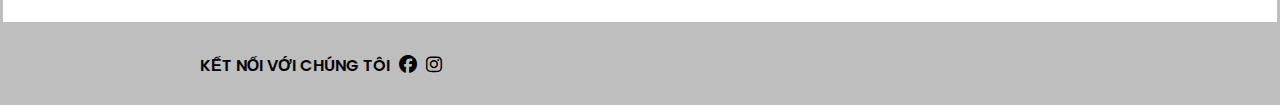
==== commit eb496ead: "1. congviec1 commit lan 1" ====
--- a/index.html
+++ b/index.html
@@ -27,7 +27,7 @@
         </div>
         <div class="header-button">
         <a href="/login2.html">
-            <button class="btn" id="loginBtn"><span></span>Đăng nhập</button>
+            <button class="btn" id="loginBtn"><span></span>Sign in</button>
         </a>
         <a href="/register.html">
             <button class="btn" id="registerBtn">
